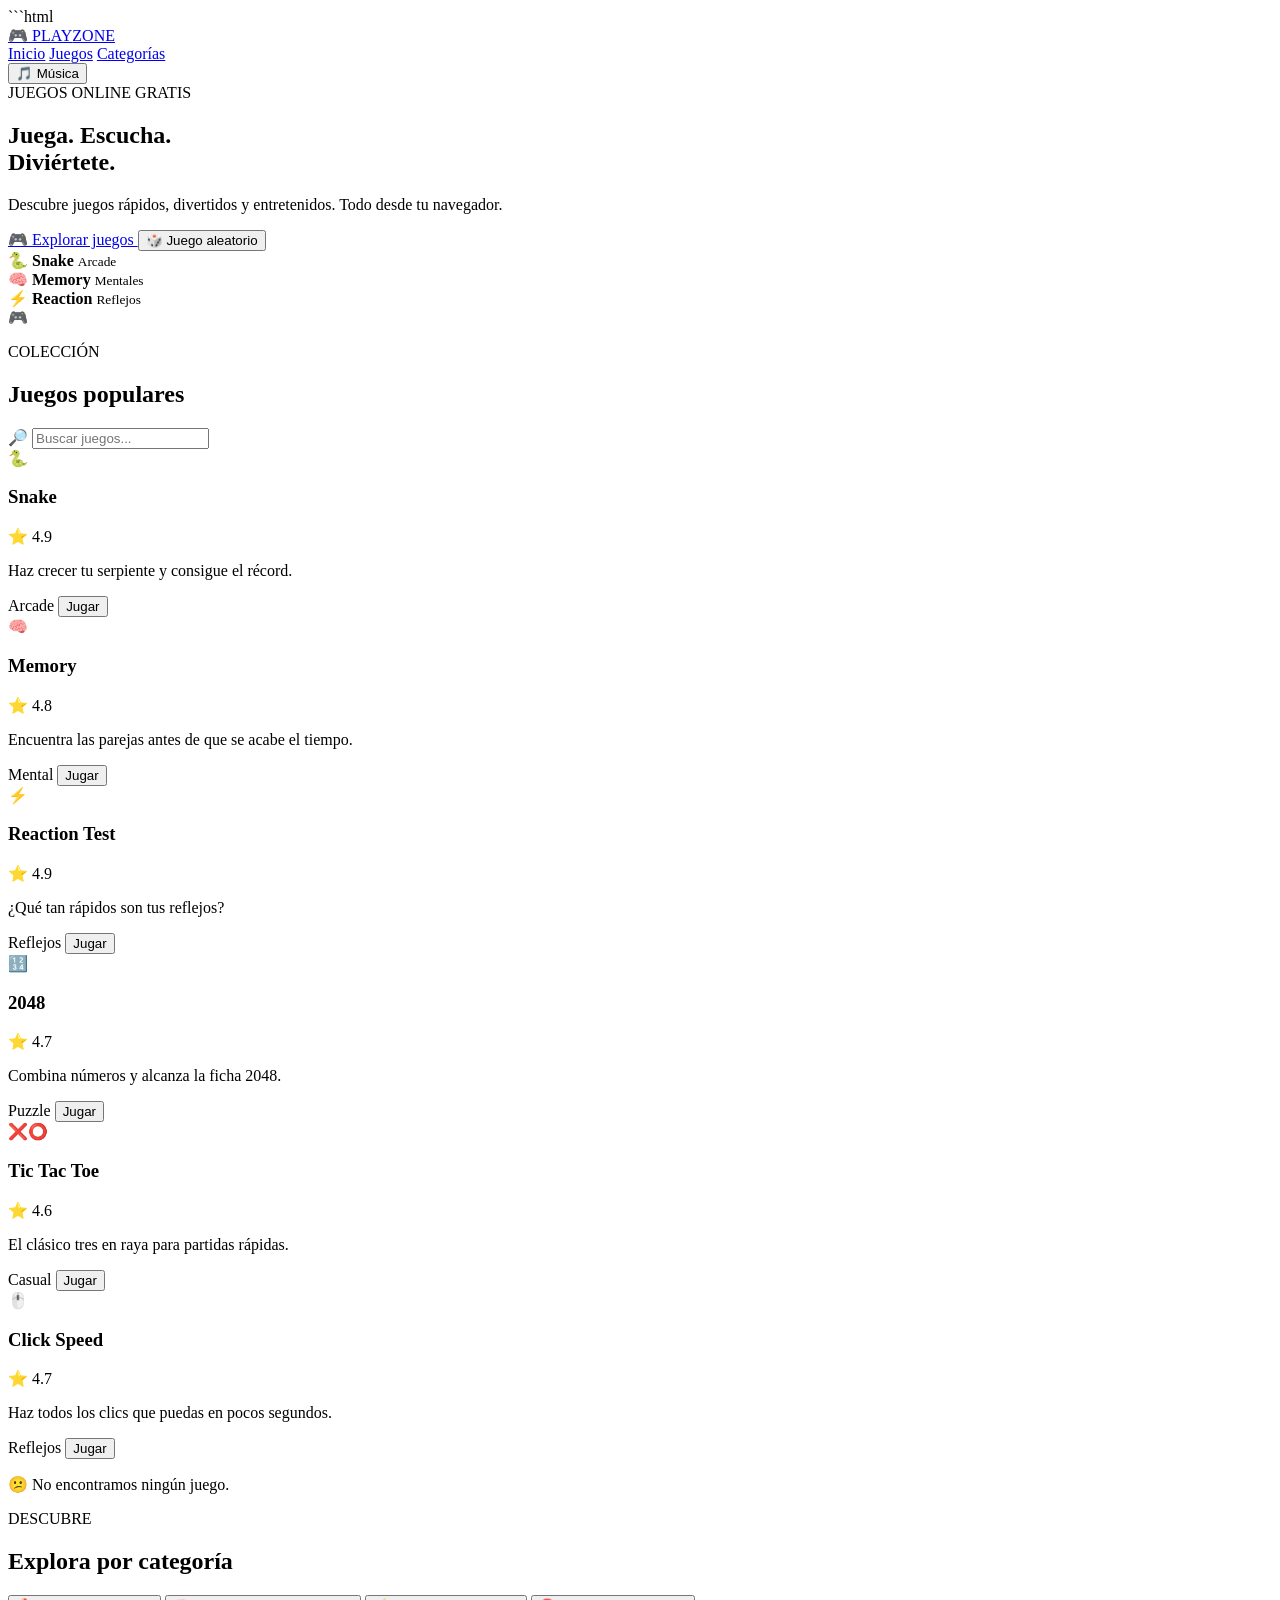
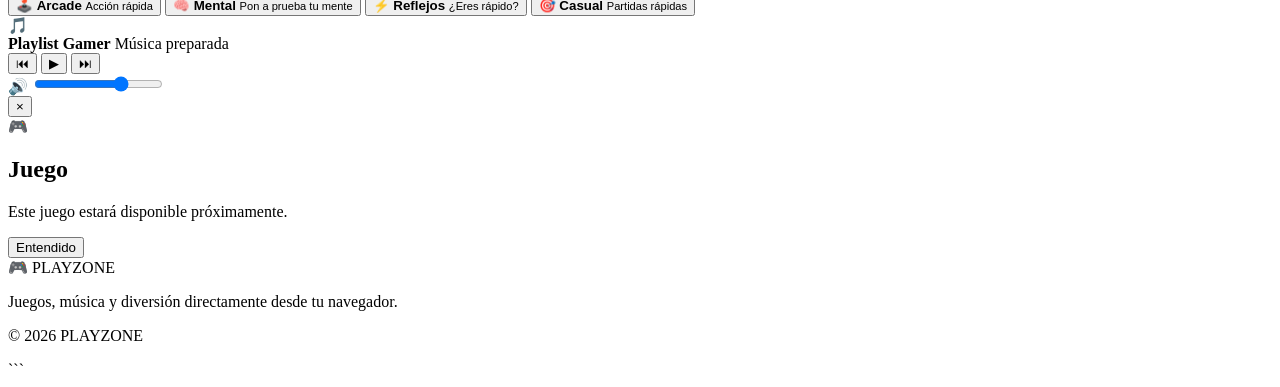
==== index.html @ 3e510747 "Create index.html" ====
```html
<!DOCTYPE html>
<html lang="es">
<head>
  <meta charset="UTF-8">
  <meta name="viewport" content="width=device-width, initial-scale=1.0">

  <title>PLAYZONE — Juegos Online</title>
  <meta name="description" content="PLAYZONE - Juegos online, música y diversión directamente desde tu navegador.">

  <link rel="stylesheet" href="style.css">
</head>

<body>

  <!-- HEADER -->
  <header class="site-header">
    <a href="#" class="logo" aria-label="PLAYZONE inicio">
      <span class="logo-icon">🎮</span>
      <span>PLAY<span>ZONE</span></span>
    </a>

    <nav class="main-nav" aria-label="Navegación principal">
      <a href="#inicio">Inicio</a>
      <a href="#juegos">Juegos</a>
      <a href="#categorias">Categorías</a>
    </nav>

    <button id="musicToggle" class="music-button" type="button">
      🎵 Música
    </button>
  </header>


  <!-- HERO -->
  <main id="inicio">

    <section class="hero">

      <div class="hero-content">

        <div class="status-badge">
          <span class="status-dot"></span>
          JUEGOS ONLINE GRATIS
        </div>

        <h1>
          Juega.
          <span>Escucha.</span>
          <br>
          Diviértete.
        </h1>

        <p>
          Descubre juegos rápidos, divertidos y entretenidos.
          Todo desde tu navegador.
        </p>

        <div class="hero-buttons">
          <a href="#juegos" class="primary-button">
            🎮 Explorar juegos
          </a>

          <button id="randomGame" class="secondary-button" type="button">
            🎲 Juego aleatorio
          </button>
        </div>

      </div>

      <div class="hero-visual">

        <div class="floating-card card-one">
          🐍
          <strong>Snake</strong>
          <small>Arcade</small>
        </div>

        <div class="floating-card card-two">
          🧠
          <strong>Memory</strong>
          <small>Mentales</small>
        </div>

        <div class="floating-card card-three">
          ⚡
          <strong>Reaction</strong>
          <small>Reflejos</small>
        </div>

        <div class="game-orb">
          <span>🎮</span>
        </div>

      </div>

    </section>


    <!-- SEARCH -->
    <section class="games-section" id="juegos">

      <div class="section-heading">

        <div>
          <p class="section-label">COLECCIÓN</p>
          <h2>Juegos populares</h2>
        </div>

        <div class="search-box">
          <span>🔎</span>
          <input
            id="gameSearch"
            type="search"
            placeholder="Buscar juegos..."
            autocomplete="off"
          >
        </div>

      </div>


      <!-- GAME GRID -->
      <div class="game-grid" id="gameGrid">

        <article
          class="game-card"
          data-name="snake"
          data-category="arcade"
        >

          <div class="game-image snake-bg">
            🐍
          </div>

          <div class="game-info">

            <div class="game-title-row">
              <h3>Snake</h3>
              <span class="game-rating">⭐ 4.9</span>
            </div>

            <p>Haz crecer tu serpiente y consigue el récord.</p>

            <div class="game-bottom">
              <span class="category">Arcade</span>
              <button
                class="play-button"
                type="button"
                data-game="Snake"
              >
                Jugar
              </button>
            </div>

          </div>

        </article>


        <article
          class="game-card"
          data-name="memory"
          data-category="mental"
        >

          <div class="game-image memory-bg">
            🧠
          </div>

          <div class="game-info">

            <div class="game-title-row">
              <h3>Memory</h3>
              <span class="game-rating">⭐ 4.8</span>
            </div>

            <p>Encuentra las parejas antes de que se acabe el tiempo.</p>

            <div class="game-bottom">
              <span class="category">Mental</span>
              <button
                class="play-button"
                type="button"
                data-game="Memory"
              >
                Jugar
              </button>
            </div>

          </div>

        </article>


        <article
          class="game-card"
          data-name="reaction test"
          data-category="reflejos"
        >

          <div class="game-image reaction-bg">
            ⚡
          </div>

          <div class="game-info">

            <div class="game-title-row">
              <h3>Reaction Test</h3>
              <span class="game-rating">⭐ 4.9</span>
            </div>

            <p>¿Qué tan rápidos son tus reflejos?</p>

            <div class="game-bottom">
              <span class="category">Reflejos</span>
              <button
                class="play-button"
                type="button"
                data-game="Reaction Test"
              >
                Jugar
              </button>
            </div>

          </div>

        </article>


        <article
          class="game-card"
          data-name="2048"
          data-category="mental"
        >

          <div class="game-image puzzle-bg">
            🔢
          </div>

          <div class="game-info">

            <div class="game-title-row">
              <h3>2048</h3>
              <span class="game-rating">⭐ 4.7</span>
            </div>

            <p>Combina números y alcanza la ficha 2048.</p>

            <div class="game-bottom">
              <span class="category">Puzzle</span>
              <button
                class="play-button"
                type="button"
                data-game="2048"
              >
                Jugar
              </button>
            </div>

          </div>

        </article>


        <article
          class="game-card"
          data-name="tic tac toe tres en raya"
          data-category="casual"
        >

          <div class="game-image tic-bg">
            ❌⭕
          </div>

          <div class="game-info">

            <div class="game-title-row">
              <h3>Tic Tac Toe</h3>
              <span class="game-rating">⭐ 4.6</span>
            </div>

            <p>El clásico tres en raya para partidas rápidas.</p>

            <div class="game-bottom">
              <span class="category">Casual</span>
              <button
                class="play-button"
                type="button"
                data-game="Tic Tac Toe"
              >
                Jugar
              </button>
            </div>

          </div>

        </article>


        <article
          class="game-card"
          data-name="click speed"
          data-category="reflejos"
        >

          <div class="game-image click-bg">
            🖱️
          </div>

          <div class="game-info">

            <div class="game-title-row">
              <h3>Click Speed</h3>
              <span class="game-rating">⭐ 4.7</span>
            </div>

            <p>Haz todos los clics que puedas en pocos segundos.</p>

            <div class="game-bottom">
              <span class="category">Reflejos</span>
              <button
                class="play-button"
                type="button"
                data-game="Click Speed"
              >
                Jugar
              </button>
            </div>

          </div>

        </article>

      </div>

      <p id="noResults" class="no-results">
        😕 No encontramos ningún juego.
      </p>

    </section>


    <!-- CATEGORIES -->
    <section class="categories-section" id="categorias">

      <div class="section-heading centered">
        <div>
          <p class="section-label">DESCUBRE</p>
          <h2>Explora por categoría</h2>
        </div>
      </div>

      <div class="category-grid">

        <button class="category-card" type="button" data-category-filter="arcade">
          <span>🕹️</span>
          <strong>Arcade</strong>
          <small>Acción rápida</small>
        </button>

        <button class="category-card" type="button" data-category-filter="mental">
          <span>🧠</span>
          <strong>Mental</strong>
          <small>Pon a prueba tu mente</small>
        </button>

        <button class="category-card" type="button" data-category-filter="reflejos">
          <span>⚡</span>
          <strong>Reflejos</strong>
          <small>¿Eres rápido?</small>
        </button>

        <button class="category-card" type="button" data-category-filter="casual">
          <span>🎯</span>
          <strong>Casual</strong>
          <small>Partidas rápidas</small>
        </button>

      </div>

    </section>

  </main>


  <!-- MUSIC PLAYER -->
  <aside class="music-player" aria-label="Reproductor de música">

    <div class="music-info">

      <div class="music-disc">
        🎵
      </div>

      <div>
        <strong id="songTitle">Playlist Gamer</strong>
        <span id="songStatus">Música preparada</span>
      </div>

    </div>

    <div class="music-controls">

      <button id="prevSong" type="button" aria-label="Canción anterior">
        ⏮
      </button>

      <button id="playMusic" class="play-music" type="button" aria-label="Reproducir música">
        ▶
      </button>

      <button id="nextSong" type="button" aria-label="Siguiente canción">
        ⏭
      </button>

    </div>

    <div class="volume-control">
      <span>🔊</span>
      <input
        id="volume"
        type="range"
        min="0"
        max="100"
        value="70"
        aria-label="Volumen"
      >
    </div>

  </aside>


  <!-- GAME MODAL -->
  <div
    id="gameModal"
    class="modal"
    aria-hidden="true"
  >

    <div class="modal-content">

      <button
        id="closeModal"
        class="close-modal"
        type="button"
        aria-label="Cerrar"
      >
        ×
      </button>

      <div id="modalIcon" class="modal-icon">
        🎮
      </div>

      <h2 id="modalTitle">Juego</h2>

      <p id="modalMessage">
        Este juego estará disponible próximamente.
      </p>

      <button
        id="modalAction"
        class="primary-button modal-action"
        type="button"
      >
        Entendido
      </button>

    </div>

  </div>


  <!-- FOOTER -->
  <footer>

    <div class="footer-logo">
      🎮 PLAYZONE
    </div>

    <p>
      Juegos, música y diversión directamente desde tu navegador.
    </p>

    <p class="copyright">
      © 2026 PLAYZONE
    </p>

  </footer>


  <script src="script.js"></script>

</body>
</html>
```
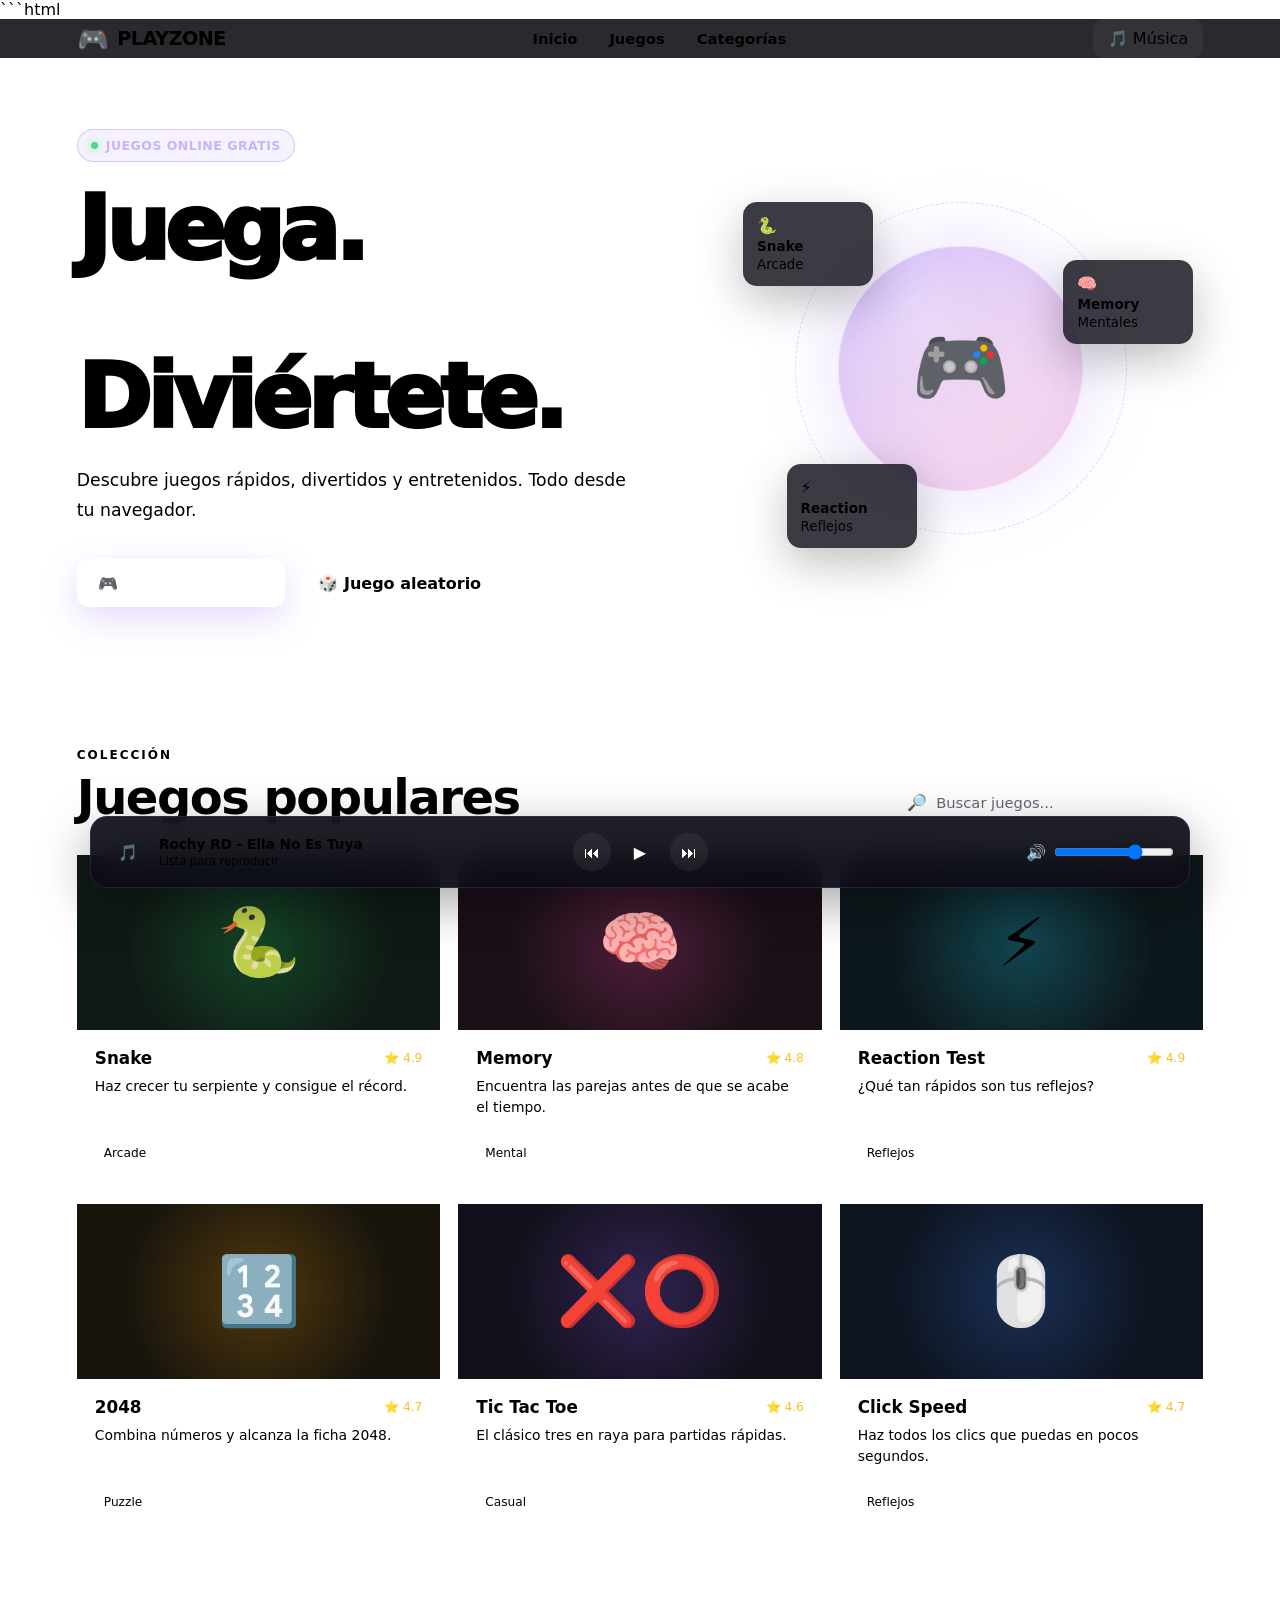
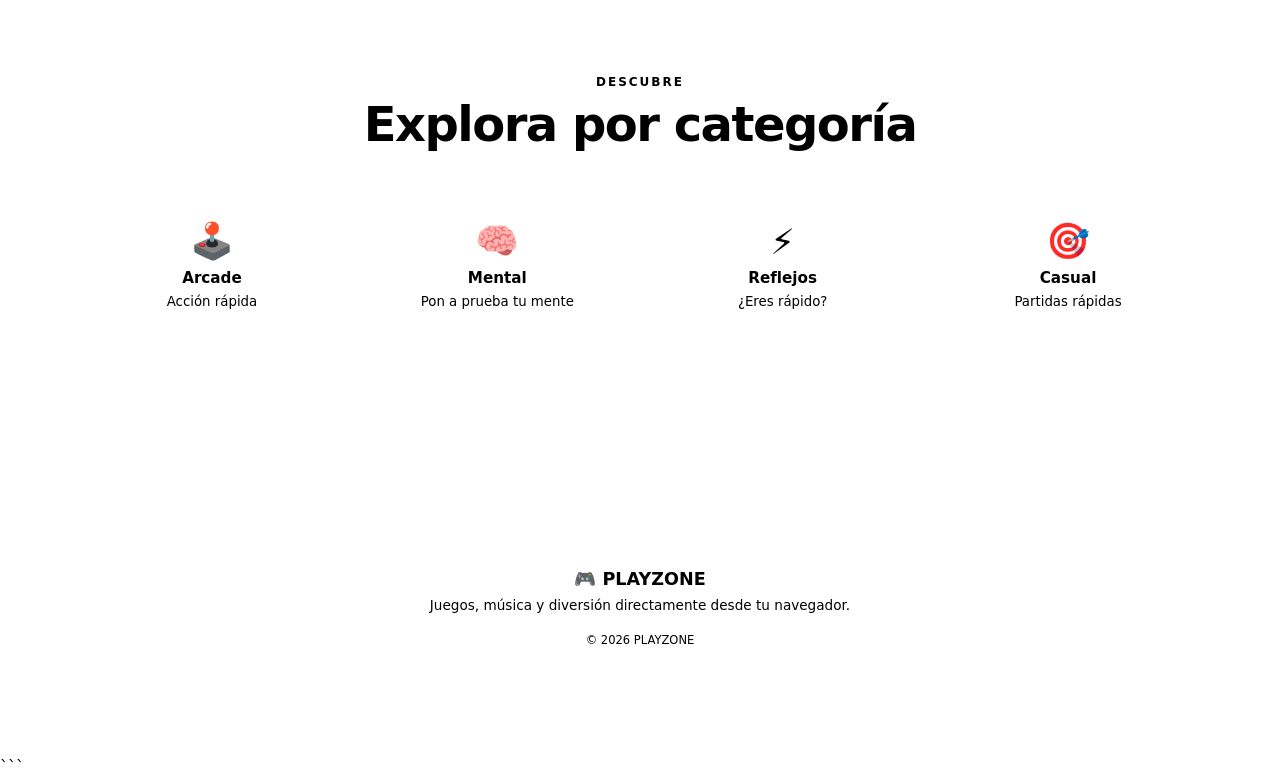
==== commit 42dcec42: "Update index.html" ====
--- a/index.html
+++ b/index.html
@@ -144,13 +144,13 @@
 
             <div class="game-bottom">
               <span class="category">Arcade</span>
-              <button
-                class="play-button"
-                type="button"
-                data-game="Snake"
-              >
-                Jugar
-              </button>
+              <a
+  class="play-button"
+  href="games/snake.html"
+  target="_blank"
+  rel="noopener">
+  Jugar
+</a>
             </div>
 
           </div>
--- a/style.css
+++ b/style.css
@@ -0,0 +1,1302 @@
+```css
+/* =========================================================
+   PLAYZONE
+   STYLE.CSS
+   ========================================================= */
+
+:root {
+  --bg: #07070c;
+  --bg-soft: #0d0d15;
+  --card: #11111b;
+  --card-hover: #171725;
+
+  --text: #f7f7fb;
+  --muted: #9292a6;
+
+  --accent: #8b5cf6;
+  --accent-2: #ec4899;
+  --accent-3: #22d3ee;
+
+  --border: rgba(255, 255, 255, 0.08);
+
+  --radius: 18px;
+  --header-height: 76px;
+
+  --transition: 0.25s ease;
+}
+
+
+/* RESET */
+
+* {
+  margin: 0;
+  padding: 0;
+  box-sizing: border-box;
+}
+
+html {
+  scroll-behavior: smooth;
+}
+
+body {
+  min-height: 100vh;
+
+  font-family:
+    Inter,
+    ui-sans-serif,
+    system-ui,
+    -apple-system,
+    BlinkMacSystemFont,
+    "Segoe UI",
+    sans-serif;
+
+  background:
+    radial-gradient(
+      circle at 10% 10%,
+      rgba(139, 92, 246, 0.12),
+      transparent 30%
+    ),
+    radial-gradient(
+      circle at 90% 20%,
+      rgba(236, 72, 153, 0.08),
+      transparent 30%
+    ),
+    var(--bg);
+
+  color: var(--text);
+  overflow-x: hidden;
+}
+
+button,
+input {
+  font: inherit;
+}
+
+button {
+  cursor: pointer;
+}
+
+a {
+  color: inherit;
+  text-decoration: none;
+}
+
+
+/* HEADER */
+
+.site-header {
+  height: var(--header-height);
+
+  display: flex;
+  align-items: center;
+  justify-content: space-between;
+
+  padding: 0 6%;
+
+  border-bottom: 1px solid var(--border);
+
+  background: rgba(7, 7, 12, 0.86);
+
+  backdrop-filter: blur(14px);
+
+  position: sticky;
+  top: 0;
+  z-index: 50;
+}
+
+.logo {
+  display: flex;
+  align-items: center;
+  gap: 9px;
+
+  font-size: 1.2rem;
+  font-weight: 900;
+  letter-spacing: -0.5px;
+}
+
+.logo-icon {
+  font-size: 1.6rem;
+}
+
+.logo span span {
+  color: var(--accent);
+}
+
+.main-nav {
+  display: flex;
+  align-items: center;
+  gap: 32px;
+}
+
+.main-nav a {
+  color: var(--muted);
+  font-size: 0.92rem;
+  font-weight: 600;
+
+  transition: color var(--transition);
+}
+
+.main-nav a:hover {
+  color: var(--text);
+}
+
+.music-button {
+  border: 1px solid var(--border);
+
+  background: rgba(255, 255, 255, 0.04);
+
+  color: var(--text);
+
+  padding: 10px 15px;
+
+  border-radius: 10px;
+
+  transition:
+    background var(--transition),
+    transform var(--transition);
+}
+
+.music-button:hover {
+  background: rgba(139, 92, 246, 0.16);
+  transform: translateY(-2px);
+}
+
+
+/* HERO */
+
+.hero {
+  width: min(1180px, 88%);
+
+  margin: 0 auto;
+
+  min-height: 620px;
+
+  display: grid;
+  grid-template-columns: 1.1fr 0.9fr;
+
+  align-items: center;
+
+  gap: 50px;
+}
+
+.hero-content {
+  position: relative;
+  z-index: 2;
+}
+
+.status-badge {
+  display: inline-flex;
+  align-items: center;
+  gap: 8px;
+
+  padding: 8px 13px;
+
+  border-radius: 999px;
+
+  border: 1px solid rgba(139, 92, 246, 0.3);
+
+  background: rgba(139, 92, 246, 0.08);
+
+  color: #c4b5fd;
+
+  font-size: 0.78rem;
+  font-weight: 800;
+  letter-spacing: 0.5px;
+}
+
+.status-dot {
+  width: 7px;
+  height: 7px;
+
+  border-radius: 50%;
+
+  background: #4ade80;
+
+  box-shadow: 0 0 12px #4ade80;
+}
+
+.hero h1 {
+  margin-top: 25px;
+
+  font-size: clamp(3.2rem, 7vw, 6.2rem);
+
+  line-height: 0.94;
+
+  letter-spacing: -5px;
+
+  font-weight: 950;
+}
+
+.hero h1 span {
+  background:
+    linear-gradient(
+      90deg,
+      var(--accent),
+      var(--accent-2),
+      var(--accent-3)
+    );
+
+  -webkit-background-clip: text;
+  background-clip: text;
+
+  color: transparent;
+}
+
+.hero p {
+  max-width: 560px;
+
+  margin-top: 27px;
+
+  color: var(--muted);
+
+  font-size: 1.08rem;
+
+  line-height: 1.7;
+}
+
+.hero-buttons {
+  display: flex;
+  gap: 12px;
+
+  margin-top: 34px;
+
+  flex-wrap: wrap;
+}
+
+.primary-button,
+.secondary-button {
+  display: inline-flex;
+  align-items: center;
+  justify-content: center;
+
+  min-height: 48px;
+
+  padding: 0 21px;
+
+  border-radius: 12px;
+
+  font-weight: 800;
+
+  transition:
+    transform var(--transition),
+    box-shadow var(--transition),
+    background var(--transition);
+}
+
+.primary-button {
+  border: 0;
+
+  color: white;
+
+  background:
+    linear-gradient(
+      135deg,
+      var(--accent),
+      var(--accent-2)
+    );
+
+  box-shadow:
+    0 12px 35px rgba(139, 92, 246, 0.22);
+}
+
+.primary-button:hover {
+  transform: translateY(-3px);
+
+  box-shadow:
+    0 17px 40px rgba(139, 92, 246, 0.32);
+}
+
+.secondary-button {
+  border: 1px solid var(--border);
+
+  color: var(--text);
+
+  background: rgba(255, 255, 255, 0.04);
+}
+
+.secondary-button:hover {
+  background: rgba(255, 255, 255, 0.08);
+  transform: translateY(-3px);
+}
+
+
+/* HERO VISUAL */
+
+.hero-visual {
+  min-height: 450px;
+
+  display: flex;
+  align-items: center;
+  justify-content: center;
+
+  position: relative;
+}
+
+.game-orb {
+  width: 245px;
+  height: 245px;
+
+  border-radius: 50%;
+
+  display: flex;
+  align-items: center;
+  justify-content: center;
+
+  font-size: 5rem;
+
+  background:
+    radial-gradient(
+      circle at 35% 30%,
+      rgba(255, 255, 255, 0.15),
+      transparent 25%
+    ),
+    linear-gradient(
+      145deg,
+      rgba(139, 92, 246, 0.3),
+      rgba(236, 72, 153, 0.2)
+    );
+
+  border: 1px solid rgba(255, 255, 255, 0.13);
+
+  box-shadow:
+    0 0 80px rgba(139, 92, 246, 0.2),
+    inset 0 0 60px rgba(139, 92, 246, 0.12);
+
+  animation: floatOrb 5s ease-in-out infinite;
+}
+
+.game-orb::before {
+  content: "";
+
+  position: absolute;
+
+  width: 330px;
+  height: 330px;
+
+  border: 1px dashed rgba(139, 92, 246, 0.25);
+
+  border-radius: 50%;
+
+  animation: spin 18s linear infinite;
+}
+
+.floating-card {
+  position: absolute;
+
+  min-width: 130px;
+
+  padding: 14px;
+
+  display: flex;
+  flex-direction: column;
+  gap: 3px;
+
+  border: 1px solid var(--border);
+
+  background: rgba(17, 17, 27, 0.82);
+
+  backdrop-filter: blur(12px);
+
+  border-radius: 14px;
+
+  box-shadow: 0 15px 45px rgba(0, 0, 0, 0.25);
+
+  z-index: 3;
+}
+
+.floating-card:first-letter {
+  font-size: 1.3rem;
+}
+
+.floating-card strong {
+  font-size: 0.85rem;
+}
+
+.floating-card small {
+  color: var(--muted);
+}
+
+.card-one {
+  top: 13%;
+  left: 5%;
+
+  animation: floatOne 4s ease-in-out infinite;
+}
+
+.card-two {
+  right: 2%;
+  top: 26%;
+
+  animation: floatTwo 5s ease-in-out infinite;
+}
+
+.card-three {
+  left: 14%;
+  bottom: 10%;
+
+  animation: floatThree 4.5s ease-in-out infinite;
+}
+
+@keyframes floatOrb {
+  0%,
+  100% {
+    transform: translateY(0);
+  }
+
+  50% {
+    transform: translateY(-15px);
+  }
+}
+
+@keyframes floatOne {
+  0%,
+  100% {
+    transform: translateY(0) rotate(-2deg);
+  }
+
+  50% {
+    transform: translateY(-12px) rotate(2deg);
+  }
+}
+
+@keyframes floatTwo {
+  0%,
+  100% {
+    transform: translateY(0) rotate(2deg);
+  }
+
+  50% {
+    transform: translateY(14px) rotate(-2deg);
+  }
+}
+
+@keyframes floatThree {
+  0%,
+  100% {
+    transform: translateY(0) rotate(1deg);
+  }
+
+  50% {
+    transform: translateY(-10px) rotate(-2deg);
+  }
+}
+
+@keyframes spin {
+  to {
+    transform: rotate(360deg);
+  }
+}
+
+
+/* SECTIONS */
+
+.games-section,
+.categories-section {
+  width: min(1180px, 88%);
+
+  margin: 0 auto;
+
+  padding: 70px 0;
+}
+
+.section-heading {
+  display: flex;
+  align-items: end;
+  justify-content: space-between;
+
+  gap: 25px;
+
+  margin-bottom: 30px;
+}
+
+.section-heading.centered {
+  justify-content: center;
+  text-align: center;
+}
+
+.section-label {
+  color: var(--accent);
+
+  font-size: 0.75rem;
+  font-weight: 900;
+
+  letter-spacing: 2px;
+
+  margin-bottom: 7px;
+}
+
+.section-heading h2 {
+  font-size: clamp(2rem, 4vw, 3rem);
+
+  letter-spacing: -1.5px;
+}
+
+
+/* SEARCH */
+
+.search-box {
+  width: min(310px, 100%);
+
+  height: 46px;
+
+  display: flex;
+  align-items: center;
+  gap: 9px;
+
+  padding: 0 14px;
+
+  border: 1px solid var(--border);
+
+  background: rgba(255, 255, 255, 0.035);
+
+  border-radius: 11px;
+}
+
+.search-box span {
+  color: var(--muted);
+}
+
+.search-box input {
+  width: 100%;
+
+  border: 0;
+  outline: 0;
+
+  background: transparent;
+
+  color: var(--text);
+
+  font-size: 0.92rem;
+}
+
+.search-box input::placeholder {
+  color: #656577;
+}
+
+
+/* GAMES */
+
+.game-grid {
+  display: grid;
+
+  grid-template-columns:
+    repeat(3, minmax(0, 1fr));
+
+  gap: 18px;
+}
+
+.game-card {
+  overflow: hidden;
+
+  border: 1px solid var(--border);
+
+  background: var(--card);
+
+  border-radius: var(--radius);
+
+  transition:
+    transform var(--transition),
+    border-color var(--transition),
+    background var(--transition);
+
+  animation: cardIn 0.5s ease both;
+}
+
+.game-card:hover {
+  transform: translateY(-7px);
+
+  border-color: rgba(139, 92, 246, 0.35);
+
+  background: var(--card-hover);
+}
+
+.game-image {
+  height: 175px;
+
+  display: flex;
+  align-items: center;
+  justify-content: center;
+
+  font-size: 4.2rem;
+
+  border-bottom: 1px solid var(--border);
+}
+
+.snake-bg {
+  background:
+    radial-gradient(
+      circle,
+      rgba(34, 197, 94, 0.25),
+      transparent 65%
+    ),
+    #101a15;
+}
+
+.memory-bg {
+  background:
+    radial-gradient(
+      circle,
+      rgba(236, 72, 153, 0.25),
+      transparent 65%
+    ),
+    #1a1018;
+}
+
+.reaction-bg {
+  background:
+    radial-gradient(
+      circle,
+      rgba(34, 211, 238, 0.25),
+      transparent 65%
+    ),
+    #0d181c;
+}
+
+.puzzle-bg {
+  background:
+    radial-gradient(
+      circle,
+      rgba(245, 158, 11, 0.25),
+      transparent 65%
+    ),
+    #19150d;
+}
+
+.tic-bg {
+  background:
+    radial-gradient(
+      circle,
+      rgba(139, 92, 246, 0.25),
+      transparent 65%
+    ),
+    #13101b;
+}
+
+.click-bg {
+  background:
+    radial-gradient(
+      circle,
+      rgba(59, 130, 246, 0.25),
+      transparent 65%
+    ),
+    #0e1420;
+}
+
+.game-info {
+  padding: 18px;
+}
+
+.game-title-row {
+  display: flex;
+  justify-content: space-between;
+  gap: 10px;
+  align-items: center;
+}
+
+.game-title-row h3 {
+  font-size: 1.05rem;
+}
+
+.game-rating {
+  font-size: 0.76rem;
+  color: #fbbf24;
+}
+
+.game-info > p {
+  min-height: 45px;
+
+  margin-top: 8px;
+
+  color: var(--muted);
+
+  font-size: 0.87rem;
+
+  line-height: 1.5;
+}
+
+.game-bottom {
+  display: flex;
+  justify-content: space-between;
+  align-items: center;
+
+  margin-top: 16px;
+}
+
+.category {
+  color: var(--muted);
+
+  font-size: 0.76rem;
+
+  padding: 5px 9px;
+
+  border-radius: 999px;
+
+  background: rgba(255, 255, 255, 0.05);
+}
+
+.play-button {
+  border: 0;
+
+  color: white;
+
+  padding: 8px 15px;
+
+  border-radius: 9px;
+
+  background: var(--accent);
+
+  font-size: 0.82rem;
+
+  font-weight: 800;
+
+  transition:
+    transform var(--transition),
+    background var(--transition);
+}
+
+.play-button:hover {
+  transform: scale(1.05);
+
+  background: #7c3aed;
+}
+
+.no-results {
+  display: none;
+
+  padding: 40px;
+
+  text-align: center;
+
+  color: var(--muted);
+}
+
+
+/* CATEGORIES */
+
+.categories-section {
+  border-top: 1px solid var(--border);
+}
+
+.category-grid {
+  display: grid;
+
+  grid-template-columns:
+    repeat(4, minmax(0, 1fr));
+
+  gap: 15px;
+
+  margin-top: 35px;
+}
+
+.category-card {
+  min-height: 155px;
+
+  display: flex;
+  flex-direction: column;
+
+  align-items: center;
+  justify-content: center;
+
+  gap: 7px;
+
+  border: 1px solid var(--border);
+
+  border-radius: var(--radius);
+
+  background: rgba(255, 255, 255, 0.025);
+
+  color: var(--text);
+
+  transition:
+    transform var(--transition),
+    border-color var(--transition),
+    background var(--transition);
+}
+
+.category-card:hover {
+  transform: translateY(-5px);
+
+  border-color: rgba(139, 92, 246, 0.4);
+
+  background: rgba(139, 92, 246, 0.08);
+}
+
+.category-card span {
+  font-size: 2.2rem;
+}
+
+.category-card strong {
+  font-size: 0.95rem;
+}
+
+.category-card small {
+  color: var(--muted);
+}
+
+
+/* MUSIC PLAYER */
+
+.music-player {
+  position: sticky;
+
+  bottom: 12px;
+
+  z-index: 40;
+
+  width: min(1100px, 92%);
+
+  margin: 20px auto;
+
+  min-height: 72px;
+
+  padding: 10px 15px;
+
+  display: grid;
+
+  grid-template-columns: 1fr auto 1fr;
+
+  align-items: center;
+
+  gap: 15px;
+
+  border: 1px solid rgba(139, 92, 246, 0.2);
+
+  background: rgba(13, 13, 21, 0.92);
+
+  backdrop-filter: blur(16px);
+
+  border-radius: 17px;
+
+  box-shadow: 0 15px 50px rgba(0, 0, 0, 0.35);
+}
+
+.music-info {
+  display: flex;
+  align-items: center;
+  gap: 10px;
+
+  min-width: 0;
+}
+
+.music-disc {
+  width: 43px;
+  height: 43px;
+
+  flex-shrink: 0;
+
+  display: flex;
+  align-items: center;
+  justify-content: center;
+
+  border-radius: 50%;
+
+  background:
+    linear-gradient(
+      135deg,
+      var(--accent),
+      var(--accent-2)
+    );
+}
+
+.music-info div:last-child {
+  min-width: 0;
+}
+
+.music-info strong,
+.music-info span {
+  display: block;
+
+  white-space: nowrap;
+  overflow: hidden;
+  text-overflow: ellipsis;
+}
+
+.music-info strong {
+  font-size: 0.85rem;
+}
+
+.music-info span {
+  color: var(--muted);
+
+  font-size: 0.72rem;
+
+  margin-top: 2px;
+}
+
+.music-controls {
+  display: flex;
+  align-items: center;
+  gap: 7px;
+}
+
+.music-controls button {
+  width: 38px;
+  height: 38px;
+
+  border: 0;
+
+  border-radius: 50%;
+
+  color: white;
+
+  background: rgba(255, 255, 255, 0.06);
+
+  transition: background var(--transition);
+}
+
+.music-controls button:hover {
+  background: rgba(139, 92, 246, 0.3);
+}
+
+.music-controls .play-music {
+  width: 45px;
+  height: 45px;
+
+  background: var(--accent);
+}
+
+.volume-control {
+  display: flex;
+
+  align-items: center;
+
+  justify-content: flex-end;
+
+  gap: 8px;
+}
+
+.volume-control input {
+  width: 120px;
+
+  accent-color: var(--accent);
+}
+
+
+/* MODAL */
+
+.modal {
+  position: fixed;
+
+  inset: 0;
+
+  z-index: 100;
+
+  display: none;
+
+  align-items: center;
+  justify-content: center;
+
+  padding: 20px;
+
+  background: rgba(0, 0, 0, 0.72);
+
+  backdrop-filter: blur(8px);
+}
+
+.modal.active {
+  display: flex;
+}
+
+.modal-content {
+  width: min(460px, 100%);
+
+  position: relative;
+
+  padding: 40px;
+
+  text-align: center;
+
+  border: 1px solid var(--border);
+
+  border-radius: 22px;
+
+  background: #11111b;
+
+  box-shadow: 0 30px 100px rgba(0, 0, 0, 0.5);
+
+  animation: modalIn 0.25s ease;
+}
+
+.close-modal {
+  position: absolute;
+
+  top: 13px;
+  right: 15px;
+
+  width: 35px;
+  height: 35px;
+
+  border: 0;
+
+  border-radius: 50%;
+
+  color: var(--muted);
+
+  background: rgba(255, 255, 255, 0.05);
+
+  font-size: 1.4rem;
+}
+
+.modal-icon {
+  font-size: 4rem;
+
+  margin-bottom: 15px;
+}
+
+.modal-content h2 {
+  font-size: 1.8rem;
+}
+
+.modal-content p {
+  margin-top: 10px;
+
+  color: var(--muted);
+
+  line-height: 1.6;
+}
+
+.modal-action {
+  margin-top: 25px;
+}
+
+
+/* FOOTER */
+
+footer {
+  padding: 45px 6% 110px;
+
+  border-top: 1px solid var(--border);
+
+  text-align: center;
+}
+
+.footer-logo {
+  font-weight: 900;
+  font-size: 1.1rem;
+}
+
+footer p {
+  color: var(--muted);
+
+  margin-top: 8px;
+
+  font-size: 0.85rem;
+}
+
+footer .copyright {
+  margin-top: 20px;
+
+  font-size: 0.72rem;
+}
+
+
+/* ANIMATIONS */
+
+@keyframes cardIn {
+  from {
+    opacity: 0;
+    transform: translateY(12px);
+  }
+
+  to {
+    opacity: 1;
+    transform: translateY(0);
+  }
+}
+
+@keyframes modalIn {
+  from {
+    opacity: 0;
+    transform: scale(0.94) translateY(10px);
+  }
+
+  to {
+    opacity: 1;
+    transform: scale(1) translateY(0);
+  }
+}
+
+
+/* RESPONSIVE */
+
+@media (max-width: 900px) {
+
+  .hero {
+    grid-template-columns: 1fr;
+
+    padding: 70px 0 40px;
+
+    text-align: center;
+  }
+
+  .hero p {
+    margin-left: auto;
+    margin-right: auto;
+  }
+
+  .hero-buttons {
+    justify-content: center;
+  }
+
+  .hero-visual {
+    min-height: 400px;
+  }
+
+  .game-grid {
+    grid-template-columns:
+      repeat(2, minmax(0, 1fr));
+  }
+
+  .category-grid {
+    grid-template-columns:
+      repeat(2, minmax(0, 1fr));
+  }
+
+  .music-player {
+    grid-template-columns: 1fr auto;
+
+    padding: 10px;
+  }
+
+  .volume-control {
+    display: none;
+  }
+}
+
+
+@media (max-width: 650px) {
+
+  :root {
+    --header-height: 64px;
+  }
+
+  .site-header {
+    padding: 0 5%;
+  }
+
+  .main-nav {
+    display: none;
+  }
+
+  .music-button {
+    font-size: 0.8rem;
+  }
+
+  .hero {
+    width: 90%;
+
+    min-height: auto;
+
+    padding-top: 60px;
+  }
+
+  .hero h1 {
+    font-size: clamp(3rem, 15vw, 4.7rem);
+
+    letter-spacing: -3px;
+  }
+
+  .hero-visual {
+    min-height: 330px;
+  }
+
+  .game-orb {
+    width: 180px;
+    height: 180px;
+
+    font-size: 3.5rem;
+  }
+
+  .game-orb::before {
+    width: 240px;
+    height: 240px;
+  }
+
+  .floating-card {
+    min-width: 105px;
+
+    padding: 10px;
+
+    font-size: 0.8rem;
+  }
+
+  .card-one {
+    left: 0;
+  }
+
+  .card-two {
+    right: 0;
+  }
+
+  .card-three {
+    left: 4%;
+    bottom: 3%;
+  }
+
+  .games-section,
+  .categories-section {
+    width: 90%;
+
+    padding: 50px 0;
+  }
+
+  .section-heading {
+    align-items: stretch;
+
+    flex-direction: column;
+  }
+
+  .search-box {
+    width: 100%;
+  }
+
+  .game-grid {
+    grid-template-columns: 1fr;
+  }
+
+  .category-grid {
+    grid-template-columns: 1fr 1fr;
+  }
+
+  .category-card {
+    min-height: 135px;
+  }
+
+  .music-player {
+    width: 94%;
+  }
+}
+
+
+@media (max-width: 400px) {
+
+  .category-grid {
+    grid-template-columns: 1fr;
+  }
+
+  .music-info {
+    display: none;
+  }
+
+  .music-player {
+    grid-template-columns: 1fr;
+
+    justify-items: center;
+  }
+}
+
+
+/* REDUCED MOTION */
+
+@media (prefers-reduced-motion: reduce) {
+
+  *,
+  *::before,
+  *::after {
+    scroll-behavior: auto !important;
+    animation-duration: 0.01ms !important;
+    animation-iteration-count: 1 !important;
+    transition-duration: 0.01ms !important;
+  }
+}
+```
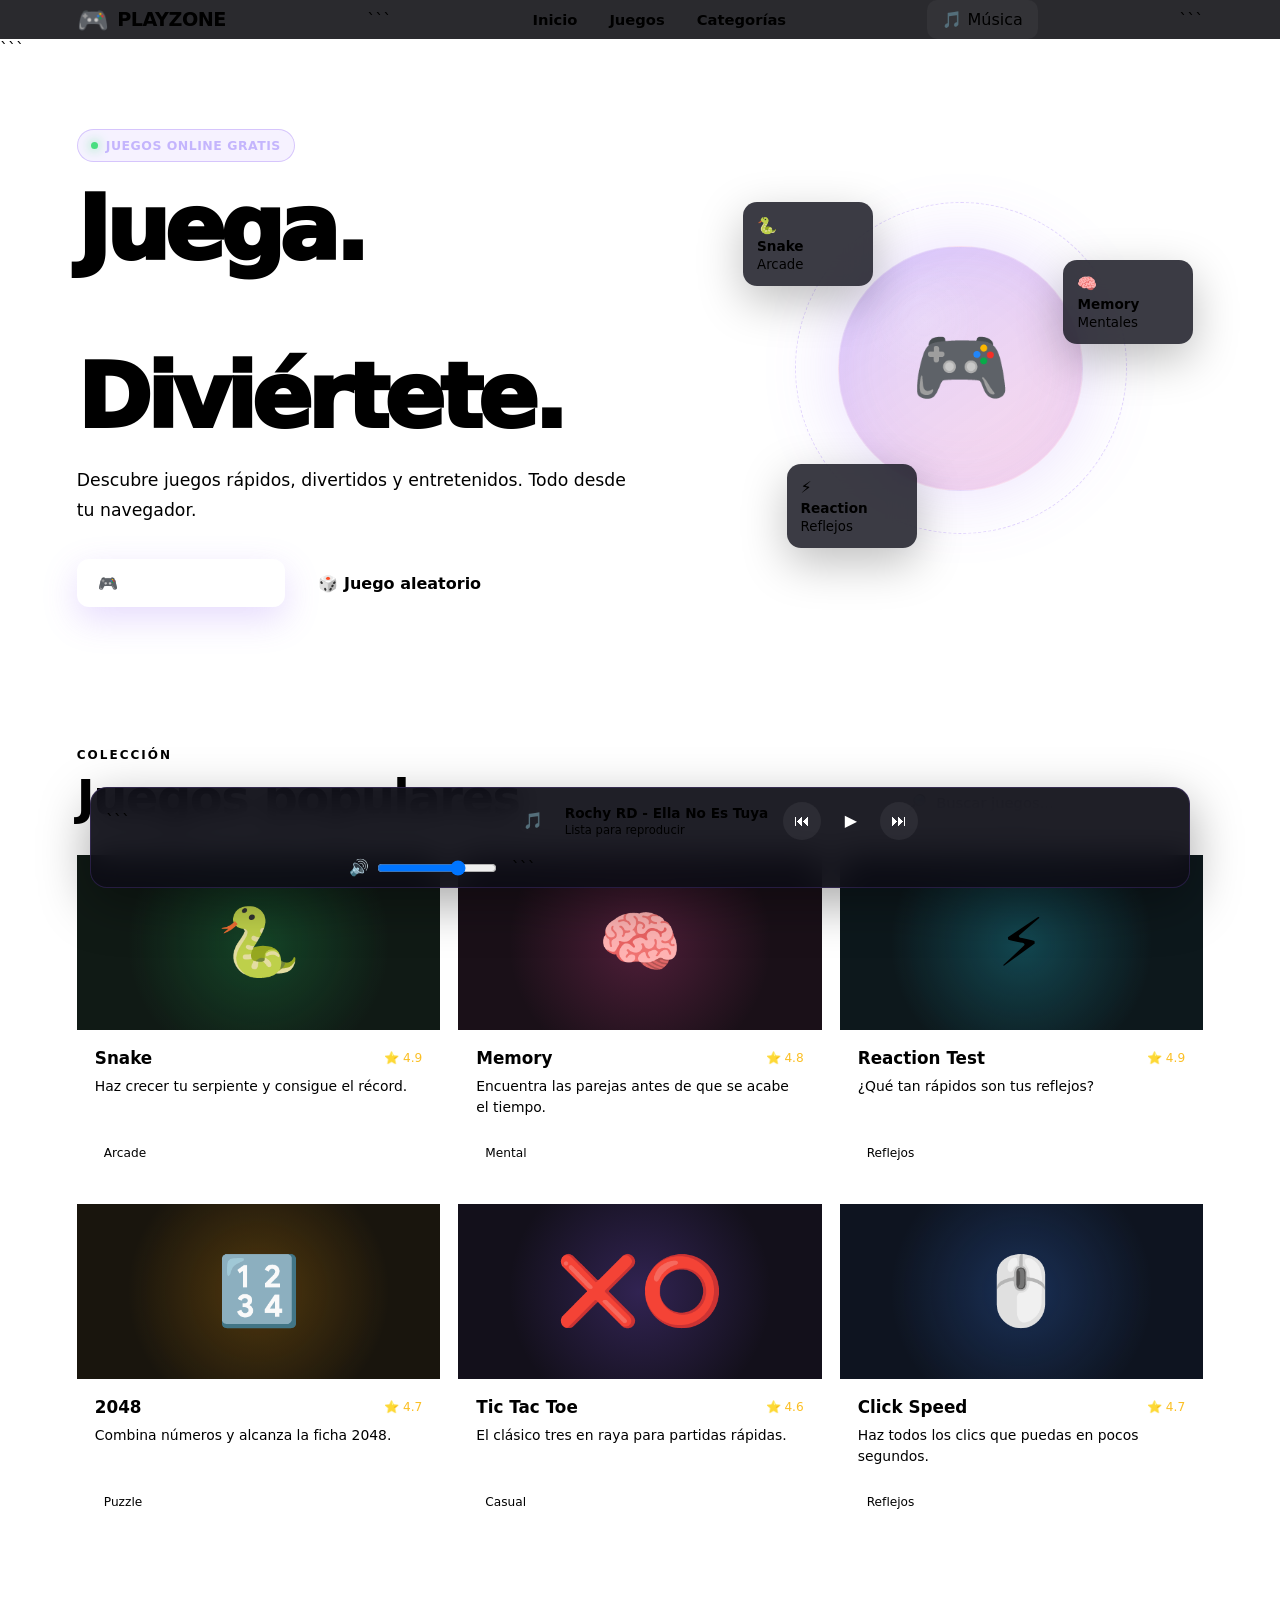
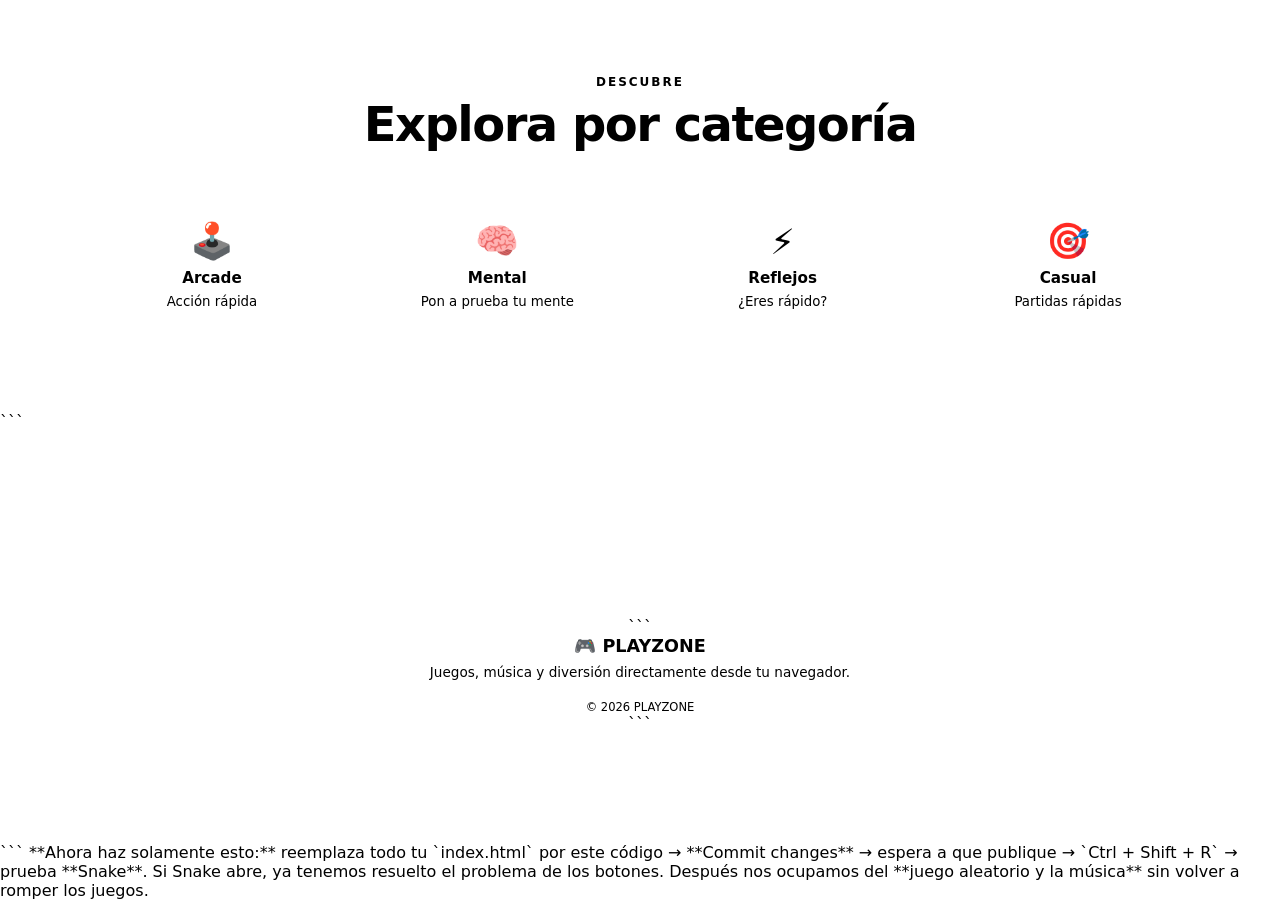
==== commit 2c79a4a1: "Update index.html" ====
--- a/index.html
+++ b/index.html
@@ -1,5 +1,5 @@
-```html
 <!DOCTYPE html>
+
 <html lang="es">
 <head>
   <meta charset="UTF-8">
@@ -14,484 +14,620 @@
 <body>
 
   <!-- HEADER -->
+
   <header class="site-header">
-    <a href="#" class="logo" aria-label="PLAYZONE inicio">
+    <a href="#inicio" class="logo" aria-label="PLAYZONE inicio">
       <span class="logo-icon">🎮</span>
       <span>PLAY<span>ZONE</span></span>
     </a>
 
-    <nav class="main-nav" aria-label="Navegación principal">
-      <a href="#inicio">Inicio</a>
-      <a href="#juegos">Juegos</a>
-      <a href="#categorias">Categorías</a>
-    </nav>
-
-    <button id="musicToggle" class="music-button" type="button">
-      🎵 Música
+```
+<nav class="main-nav" aria-label="Navegación principal">
+  <a href="#inicio">Inicio</a>
+  <a href="#juegos">Juegos</a>
+  <a href="#categorias">Categorías</a>
+</nav>
+
+<button id="musicToggle" class="music-button" type="button">
+  🎵 Música
+</button>
+```
+
+  </header>
+
+  <!-- HERO -->
+
+  <main id="inicio">
+
+```
+<section class="hero">
+
+  <div class="hero-content">
+
+    <div class="status-badge">
+      <span class="status-dot"></span>
+      JUEGOS ONLINE GRATIS
+    </div>
+
+    <h1>
+      Juega.
+      <span>Escucha.</span>
+      <br>
+      Diviértete.
+    </h1>
+
+    <p>
+      Descubre juegos rápidos, divertidos y entretenidos.
+      Todo desde tu navegador.
+    </p>
+
+    <div class="hero-buttons">
+
+      <a href="#juegos" class="primary-button">
+        🎮 Explorar juegos
+      </a>
+
+      <button id="randomGame" class="secondary-button" type="button">
+        🎲 Juego aleatorio
+      </button>
+
+    </div>
+
+  </div>
+
+
+  <div class="hero-visual">
+
+    <div class="floating-card card-one">
+      🐍
+      <strong>Snake</strong>
+      <small>Arcade</small>
+    </div>
+
+    <div class="floating-card card-two">
+      🧠
+      <strong>Memory</strong>
+      <small>Mentales</small>
+    </div>
+
+    <div class="floating-card card-three">
+      ⚡
+      <strong>Reaction</strong>
+      <small>Reflejos</small>
+    </div>
+
+    <div class="game-orb">
+      <span>🎮</span>
+    </div>
+
+  </div>
+
+</section>
+
+
+<!-- SEARCH -->
+<section class="games-section" id="juegos">
+
+  <div class="section-heading">
+
+    <div>
+      <p class="section-label">COLECCIÓN</p>
+      <h2>Juegos populares</h2>
+    </div>
+
+    <div class="search-box">
+      <span>🔎</span>
+
+      <input
+        id="gameSearch"
+        type="search"
+        placeholder="Buscar juegos..."
+        autocomplete="off"
+      >
+
+    </div>
+
+  </div>
+
+
+  <!-- GAME GRID -->
+  <div class="game-grid" id="gameGrid">
+
+
+    <!-- SNAKE -->
+    <article
+      class="game-card"
+      data-name="snake"
+      data-category="arcade"
+    >
+
+      <div class="game-image snake-bg">
+        🐍
+      </div>
+
+      <div class="game-info">
+
+        <div class="game-title-row">
+          <h3>Snake</h3>
+          <span class="game-rating">⭐ 4.9</span>
+        </div>
+
+        <p>
+          Haz crecer tu serpiente y consigue el récord.
+        </p>
+
+        <div class="game-bottom">
+
+          <span class="category">
+            Arcade
+          </span>
+
+          <a
+            class="play-button"
+            href="games/snake.html"
+            target="_blank"
+            rel="noopener noreferrer"
+          >
+            Jugar
+          </a>
+
+        </div>
+
+      </div>
+
+    </article>
+
+
+    <!-- MEMORY -->
+    <article
+      class="game-card"
+      data-name="memory"
+      data-category="mental"
+    >
+
+      <div class="game-image memory-bg">
+        🧠
+      </div>
+
+      <div class="game-info">
+
+        <div class="game-title-row">
+          <h3>Memory</h3>
+          <span class="game-rating">⭐ 4.8</span>
+        </div>
+
+        <p>
+          Encuentra las parejas antes de que se acabe el tiempo.
+        </p>
+
+        <div class="game-bottom">
+
+          <span class="category">
+            Mental
+          </span>
+
+          <a
+            class="play-button"
+            href="games/memory.html"
+            target="_blank"
+            rel="noopener noreferrer"
+          >
+            Jugar
+          </a>
+
+        </div>
+
+      </div>
+
+    </article>
+
+
+    <!-- REACTION TEST -->
+    <article
+      class="game-card"
+      data-name="reaction test"
+      data-category="reflejos"
+    >
+
+      <div class="game-image reaction-bg">
+        ⚡
+      </div>
+
+      <div class="game-info">
+
+        <div class="game-title-row">
+          <h3>Reaction Test</h3>
+          <span class="game-rating">⭐ 4.9</span>
+        </div>
+
+        <p>
+          ¿Qué tan rápidos son tus reflejos?
+        </p>
+
+        <div class="game-bottom">
+
+          <span class="category">
+            Reflejos
+          </span>
+
+          <a
+            class="play-button"
+            href="games/reaction.html"
+            target="_blank"
+            rel="noopener noreferrer"
+          >
+            Jugar
+          </a>
+
+        </div>
+
+      </div>
+
+    </article>
+
+
+    <!-- 2048 -->
+    <article
+      class="game-card"
+      data-name="2048"
+      data-category="mental"
+    >
+
+      <div class="game-image puzzle-bg">
+        🔢
+      </div>
+
+      <div class="game-info">
+
+        <div class="game-title-row">
+          <h3>2048</h3>
+          <span class="game-rating">⭐ 4.7</span>
+        </div>
+
+        <p>
+          Combina números y alcanza la ficha 2048.
+        </p>
+
+        <div class="game-bottom">
+
+          <span class="category">
+            Puzzle
+          </span>
+
+          <a
+            class="play-button"
+            href="games/2048.html"
+            target="_blank"
+            rel="noopener noreferrer"
+          >
+            Jugar
+          </a>
+
+        </div>
+
+      </div>
+
+    </article>
+
+
+    <!-- TIC TAC TOE -->
+    <article
+      class="game-card"
+      data-name="tic tac toe tres en raya"
+      data-category="casual"
+    >
+
+      <div class="game-image tic-bg">
+        ❌⭕
+      </div>
+
+      <div class="game-info">
+
+        <div class="game-title-row">
+          <h3>Tic Tac Toe</h3>
+          <span class="game-rating">⭐ 4.6</span>
+        </div>
+
+        <p>
+          El clásico tres en raya para partidas rápidas.
+        </p>
+
+        <div class="game-bottom">
+
+          <span class="category">
+            Casual
+          </span>
+
+          <a
+            class="play-button"
+            href="games/tic-tac-toe.html"
+            target="_blank"
+            rel="noopener noreferrer"
+          >
+            Jugar
+          </a>
+
+        </div>
+
+      </div>
+
+    </article>
+
+
+    <!-- CLICK SPEED -->
+    <article
+      class="game-card"
+      data-name="click speed"
+      data-category="reflejos"
+    >
+
+      <div class="game-image click-bg">
+        🖱️
+      </div>
+
+      <div class="game-info">
+
+        <div class="game-title-row">
+          <h3>Click Speed</h3>
+          <span class="game-rating">⭐ 4.7</span>
+        </div>
+
+        <p>
+          Haz todos los clics que puedas en pocos segundos.
+        </p>
+
+        <div class="game-bottom">
+
+          <span class="category">
+            Reflejos
+          </span>
+
+          <a
+            class="play-button"
+            href="games/click-speed.html"
+            target="_blank"
+            rel="noopener noreferrer"
+          >
+            Jugar
+          </a>
+
+        </div>
+
+      </div>
+
+    </article>
+
+
+  </div>
+
+
+  <p id="noResults" class="no-results">
+    😕 No encontramos ningún juego.
+  </p>
+
+</section>
+
+
+<!-- CATEGORIES -->
+<section class="categories-section" id="categorias">
+
+  <div class="section-heading centered">
+
+    <div>
+      <p class="section-label">DESCUBRE</p>
+      <h2>Explora por categoría</h2>
+    </div>
+
+  </div>
+
+
+  <div class="category-grid">
+
+    <button
+      class="category-card"
+      type="button"
+      data-category-filter="arcade"
+    >
+      <span>🕹️</span>
+      <strong>Arcade</strong>
+      <small>Acción rápida</small>
     </button>
-  </header>
-
-
-  <!-- HERO -->
-  <main id="inicio">
-
-    <section class="hero">
-
-      <div class="hero-content">
-
-        <div class="status-badge">
-          <span class="status-dot"></span>
-          JUEGOS ONLINE GRATIS
-        </div>
-
-        <h1>
-          Juega.
-          <span>Escucha.</span>
-          <br>
-          Diviértete.
-        </h1>
-
-        <p>
-          Descubre juegos rápidos, divertidos y entretenidos.
-          Todo desde tu navegador.
-        </p>
-
-        <div class="hero-buttons">
-          <a href="#juegos" class="primary-button">
-            🎮 Explorar juegos
-          </a>
-
-          <button id="randomGame" class="secondary-button" type="button">
-            🎲 Juego aleatorio
-          </button>
-        </div>
-
-      </div>
-
-      <div class="hero-visual">
-
-        <div class="floating-card card-one">
-          🐍
-          <strong>Snake</strong>
-          <small>Arcade</small>
-        </div>
-
-        <div class="floating-card card-two">
-          🧠
-          <strong>Memory</strong>
-          <small>Mentales</small>
-        </div>
-
-        <div class="floating-card card-three">
-          ⚡
-          <strong>Reaction</strong>
-          <small>Reflejos</small>
-        </div>
-
-        <div class="game-orb">
-          <span>🎮</span>
-        </div>
-
-      </div>
-
-    </section>
-
-
-    <!-- SEARCH -->
-    <section class="games-section" id="juegos">
-
-      <div class="section-heading">
-
-        <div>
-          <p class="section-label">COLECCIÓN</p>
-          <h2>Juegos populares</h2>
-        </div>
-
-        <div class="search-box">
-          <span>🔎</span>
-          <input
-            id="gameSearch"
-            type="search"
-            placeholder="Buscar juegos..."
-            autocomplete="off"
-          >
-        </div>
-
-      </div>
-
-
-      <!-- GAME GRID -->
-      <div class="game-grid" id="gameGrid">
-
-        <article
-          class="game-card"
-          data-name="snake"
-          data-category="arcade"
-        >
-
-          <div class="game-image snake-bg">
-            🐍
-          </div>
-
-          <div class="game-info">
-
-            <div class="game-title-row">
-              <h3>Snake</h3>
-              <span class="game-rating">⭐ 4.9</span>
-            </div>
-
-            <p>Haz crecer tu serpiente y consigue el récord.</p>
-
-            <div class="game-bottom">
-              <span class="category">Arcade</span>
-              <a
-  class="play-button"
-  href="games/snake.html"
-  target="_blank"
-  rel="noopener">
-  Jugar
-</a>
-            </div>
-
-          </div>
-
-        </article>
-
-
-        <article
-          class="game-card"
-          data-name="memory"
-          data-category="mental"
-        >
-
-          <div class="game-image memory-bg">
-            🧠
-          </div>
-
-          <div class="game-info">
-
-            <div class="game-title-row">
-              <h3>Memory</h3>
-              <span class="game-rating">⭐ 4.8</span>
-            </div>
-
-            <p>Encuentra las parejas antes de que se acabe el tiempo.</p>
-
-            <div class="game-bottom">
-              <span class="category">Mental</span>
-              <button
-                class="play-button"
-                type="button"
-                data-game="Memory"
-              >
-                Jugar
-              </button>
-            </div>
-
-          </div>
-
-        </article>
-
-
-        <article
-          class="game-card"
-          data-name="reaction test"
-          data-category="reflejos"
-        >
-
-          <div class="game-image reaction-bg">
-            ⚡
-          </div>
-
-          <div class="game-info">
-
-            <div class="game-title-row">
-              <h3>Reaction Test</h3>
-              <span class="game-rating">⭐ 4.9</span>
-            </div>
-
-            <p>¿Qué tan rápidos son tus reflejos?</p>
-
-            <div class="game-bottom">
-              <span class="category">Reflejos</span>
-              <button
-                class="play-button"
-                type="button"
-                data-game="Reaction Test"
-              >
-                Jugar
-              </button>
-            </div>
-
-          </div>
-
-        </article>
-
-
-        <article
-          class="game-card"
-          data-name="2048"
-          data-category="mental"
-        >
-
-          <div class="game-image puzzle-bg">
-            🔢
-          </div>
-
-          <div class="game-info">
-
-            <div class="game-title-row">
-              <h3>2048</h3>
-              <span class="game-rating">⭐ 4.7</span>
-            </div>
-
-            <p>Combina números y alcanza la ficha 2048.</p>
-
-            <div class="game-bottom">
-              <span class="category">Puzzle</span>
-              <button
-                class="play-button"
-                type="button"
-                data-game="2048"
-              >
-                Jugar
-              </button>
-            </div>
-
-          </div>
-
-        </article>
-
-
-        <article
-          class="game-card"
-          data-name="tic tac toe tres en raya"
-          data-category="casual"
-        >
-
-          <div class="game-image tic-bg">
-            ❌⭕
-          </div>
-
-          <div class="game-info">
-
-            <div class="game-title-row">
-              <h3>Tic Tac Toe</h3>
-              <span class="game-rating">⭐ 4.6</span>
-            </div>
-
-            <p>El clásico tres en raya para partidas rápidas.</p>
-
-            <div class="game-bottom">
-              <span class="category">Casual</span>
-              <button
-                class="play-button"
-                type="button"
-                data-game="Tic Tac Toe"
-              >
-                Jugar
-              </button>
-            </div>
-
-          </div>
-
-        </article>
-
-
-        <article
-          class="game-card"
-          data-name="click speed"
-          data-category="reflejos"
-        >
-
-          <div class="game-image click-bg">
-            🖱️
-          </div>
-
-          <div class="game-info">
-
-            <div class="game-title-row">
-              <h3>Click Speed</h3>
-              <span class="game-rating">⭐ 4.7</span>
-            </div>
-
-            <p>Haz todos los clics que puedas en pocos segundos.</p>
-
-            <div class="game-bottom">
-              <span class="category">Reflejos</span>
-              <button
-                class="play-button"
-                type="button"
-                data-game="Click Speed"
-              >
-                Jugar
-              </button>
-            </div>
-
-          </div>
-
-        </article>
-
-      </div>
-
-      <p id="noResults" class="no-results">
-        😕 No encontramos ningún juego.
-      </p>
-
-    </section>
-
-
-    <!-- CATEGORIES -->
-    <section class="categories-section" id="categorias">
-
-      <div class="section-heading centered">
-        <div>
-          <p class="section-label">DESCUBRE</p>
-          <h2>Explora por categoría</h2>
-        </div>
-      </div>
-
-      <div class="category-grid">
-
-        <button class="category-card" type="button" data-category-filter="arcade">
-          <span>🕹️</span>
-          <strong>Arcade</strong>
-          <small>Acción rápida</small>
-        </button>
-
-        <button class="category-card" type="button" data-category-filter="mental">
-          <span>🧠</span>
-          <strong>Mental</strong>
-          <small>Pon a prueba tu mente</small>
-        </button>
-
-        <button class="category-card" type="button" data-category-filter="reflejos">
-          <span>⚡</span>
-          <strong>Reflejos</strong>
-          <small>¿Eres rápido?</small>
-        </button>
-
-        <button class="category-card" type="button" data-category-filter="casual">
-          <span>🎯</span>
-          <strong>Casual</strong>
-          <small>Partidas rápidas</small>
-        </button>
-
-      </div>
-
-    </section>
+
+
+    <button
+      class="category-card"
+      type="button"
+      data-category-filter="mental"
+    >
+      <span>🧠</span>
+      <strong>Mental</strong>
+      <small>Pon a prueba tu mente</small>
+    </button>
+
+
+    <button
+      class="category-card"
+      type="button"
+      data-category-filter="reflejos"
+    >
+      <span>⚡</span>
+      <strong>Reflejos</strong>
+      <small>¿Eres rápido?</small>
+    </button>
+
+
+    <button
+      class="category-card"
+      type="button"
+      data-category-filter="casual"
+    >
+      <span>🎯</span>
+      <strong>Casual</strong>
+      <small>Partidas rápidas</small>
+    </button>
+
+  </div>
+
+</section>
+```
 
   </main>
 
-
   <!-- MUSIC PLAYER -->
-  <aside class="music-player" aria-label="Reproductor de música">
-
-    <div class="music-info">
-
-      <div class="music-disc">
-        🎵
-      </div>
-
-      <div>
-        <strong id="songTitle">Playlist Gamer</strong>
-        <span id="songStatus">Música preparada</span>
-      </div>
-
-    </div>
-
-    <div class="music-controls">
-
-      <button id="prevSong" type="button" aria-label="Canción anterior">
-        ⏮
-      </button>
-
-      <button id="playMusic" class="play-music" type="button" aria-label="Reproducir música">
-        ▶
-      </button>
-
-      <button id="nextSong" type="button" aria-label="Siguiente canción">
-        ⏭
-      </button>
-
-    </div>
-
-    <div class="volume-control">
-      <span>🔊</span>
-      <input
-        id="volume"
-        type="range"
-        min="0"
-        max="100"
-        value="70"
-        aria-label="Volumen"
-      >
-    </div>
+
+  <aside
+    class="music-player"
+    aria-label="Reproductor de música"
+  >
+
+```
+<div class="music-info">
+
+  <div class="music-disc">
+    🎵
+  </div>
+
+  <div>
+    <strong id="songTitle">
+      Playlist Gamer
+    </strong>
+
+    <span id="songStatus">
+      Música preparada
+    </span>
+  </div>
+
+</div>
+
+
+<div class="music-controls">
+
+  <button
+    id="prevSong"
+    type="button"
+    aria-label="Canción anterior"
+  >
+    ⏮
+  </button>
+
+
+  <button
+    id="playMusic"
+    class="play-music"
+    type="button"
+    aria-label="Reproducir música"
+  >
+    ▶
+  </button>
+
+
+  <button
+    id="nextSong"
+    type="button"
+    aria-label="Siguiente canción"
+  >
+    ⏭
+  </button>
+
+</div>
+
+
+<div class="volume-control">
+
+  <span>🔊</span>
+
+  <input
+    id="volume"
+    type="range"
+    min="0"
+    max="100"
+    value="70"
+    aria-label="Volumen"
+  >
+
+</div>
+```
 
   </aside>
 
-
   <!-- GAME MODAL -->
+
   <div
     id="gameModal"
     class="modal"
     aria-hidden="true"
   >
 
-    <div class="modal-content">
-
-      <button
-        id="closeModal"
-        class="close-modal"
-        type="button"
-        aria-label="Cerrar"
-      >
-        ×
-      </button>
-
-      <div id="modalIcon" class="modal-icon">
-        🎮
-      </div>
-
-      <h2 id="modalTitle">Juego</h2>
-
-      <p id="modalMessage">
-        Este juego estará disponible próximamente.
-      </p>
-
-      <button
-        id="modalAction"
-        class="primary-button modal-action"
-        type="button"
-      >
-        Entendido
-      </button>
-
-    </div>
-
-  </div>
-
+```
+<div class="modal-content">
+
+  <button
+    id="closeModal"
+    class="close-modal"
+    type="button"
+    aria-label="Cerrar"
+  >
+    ×
+  </button>
+
+
+  <div
+    id="modalIcon"
+    class="modal-icon"
+  >
+    🎮
+  </div>
+
+
+  <h2 id="modalTitle">
+    Juego
+  </h2>
+
+
+  <p id="modalMessage">
+    Este juego estará disponible próximamente.
+  </p>
+
+
+  <button
+    id="modalAction"
+    class="primary-button modal-action"
+    type="button"
+  >
+    Entendido
+  </button>
+
+</div>
+```
+
+  </div>
 
   <!-- FOOTER -->
+
   <footer>
 
-    <div class="footer-logo">
-      🎮 PLAYZONE
-    </div>
-
-    <p>
-      Juegos, música y diversión directamente desde tu navegador.
-    </p>
-
-    <p class="copyright">
-      © 2026 PLAYZONE
-    </p>
+```
+<div class="footer-logo">
+  🎮 PLAYZONE
+</div>
+
+<p>
+  Juegos, música y diversión directamente desde tu navegador.
+</p>
+
+<p class="copyright">
+  © 2026 PLAYZONE
+</p>
+```
 
   </footer>
-
 
   <script src="script.js"></script>
 
 </body>
 </html>
 ```
+
+**Ahora haz solamente esto:** reemplaza todo tu `index.html` por este código → **Commit changes** → espera a que publique → `Ctrl + Shift + R` → prueba **Snake**.
+
+Si Snake abre, ya tenemos resuelto el problema de los botones. Después nos ocupamos del **juego aleatorio y la música** sin volver a romper los juegos.
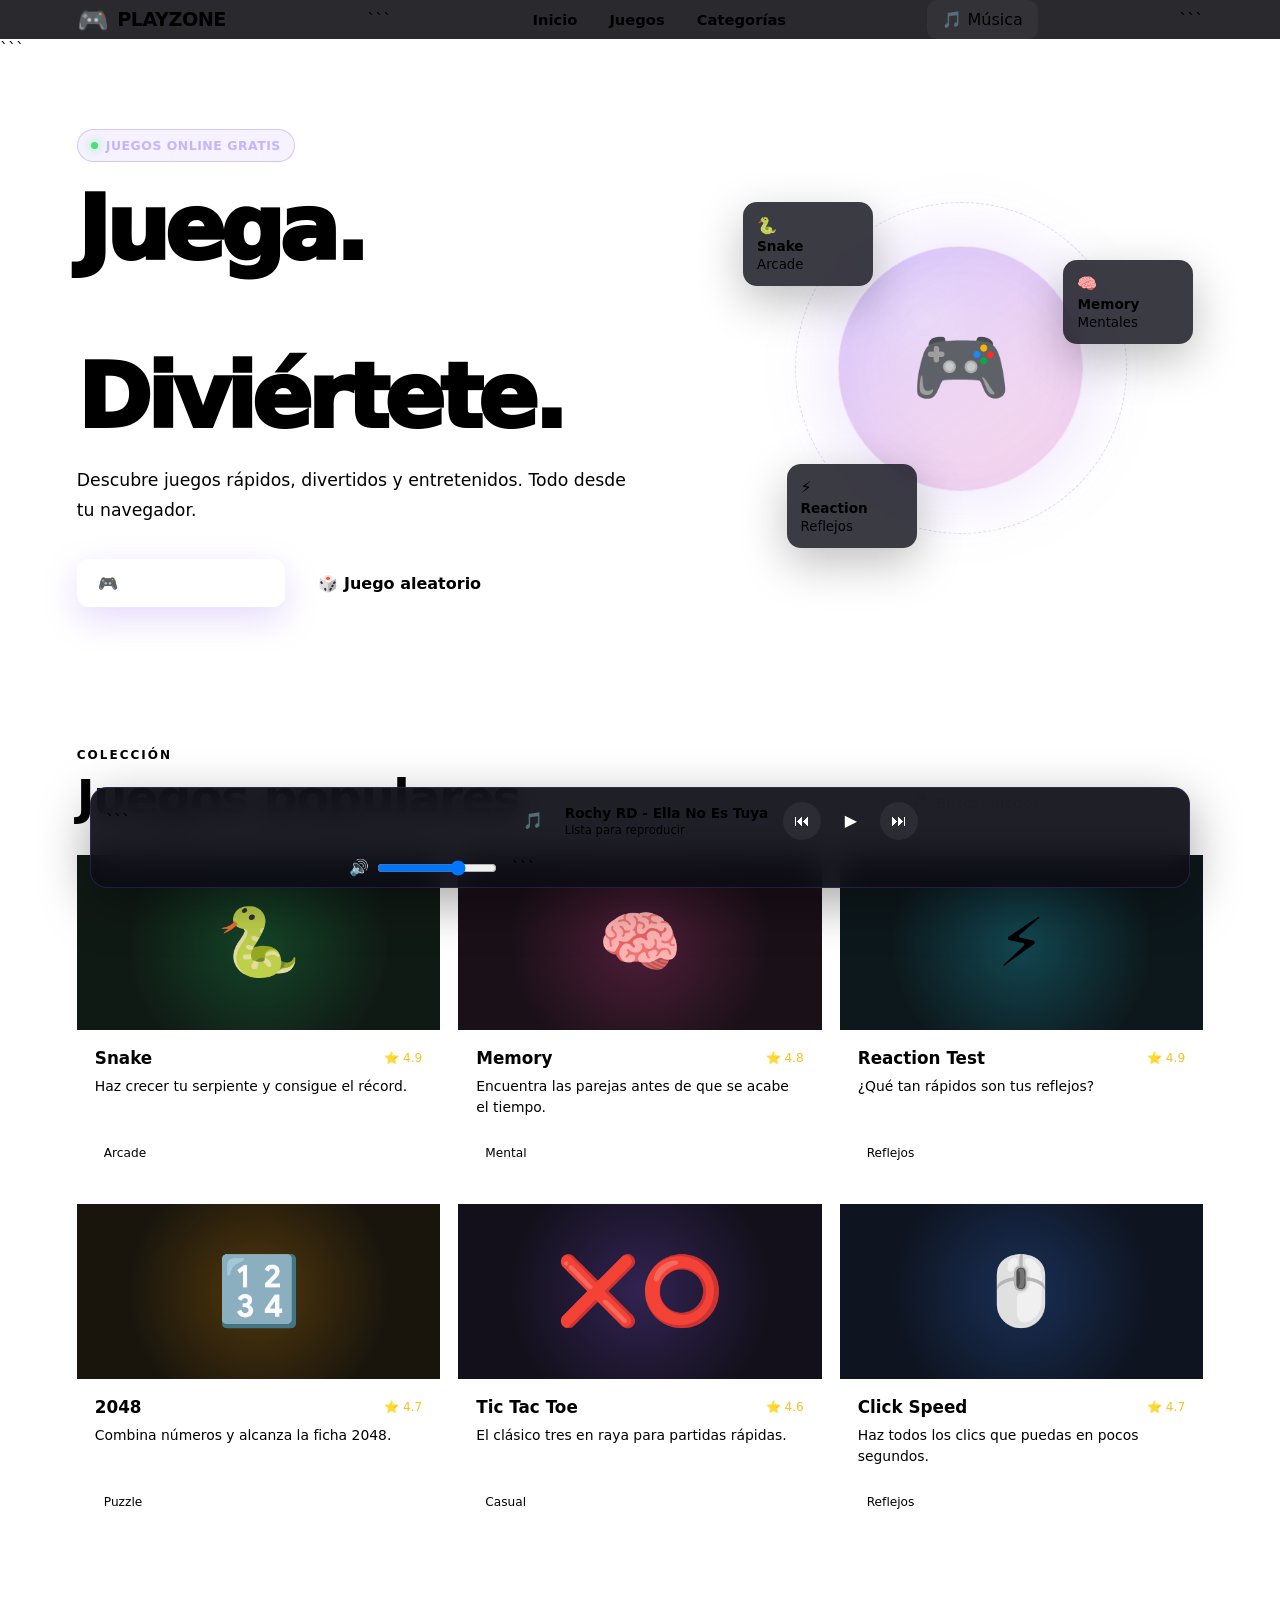
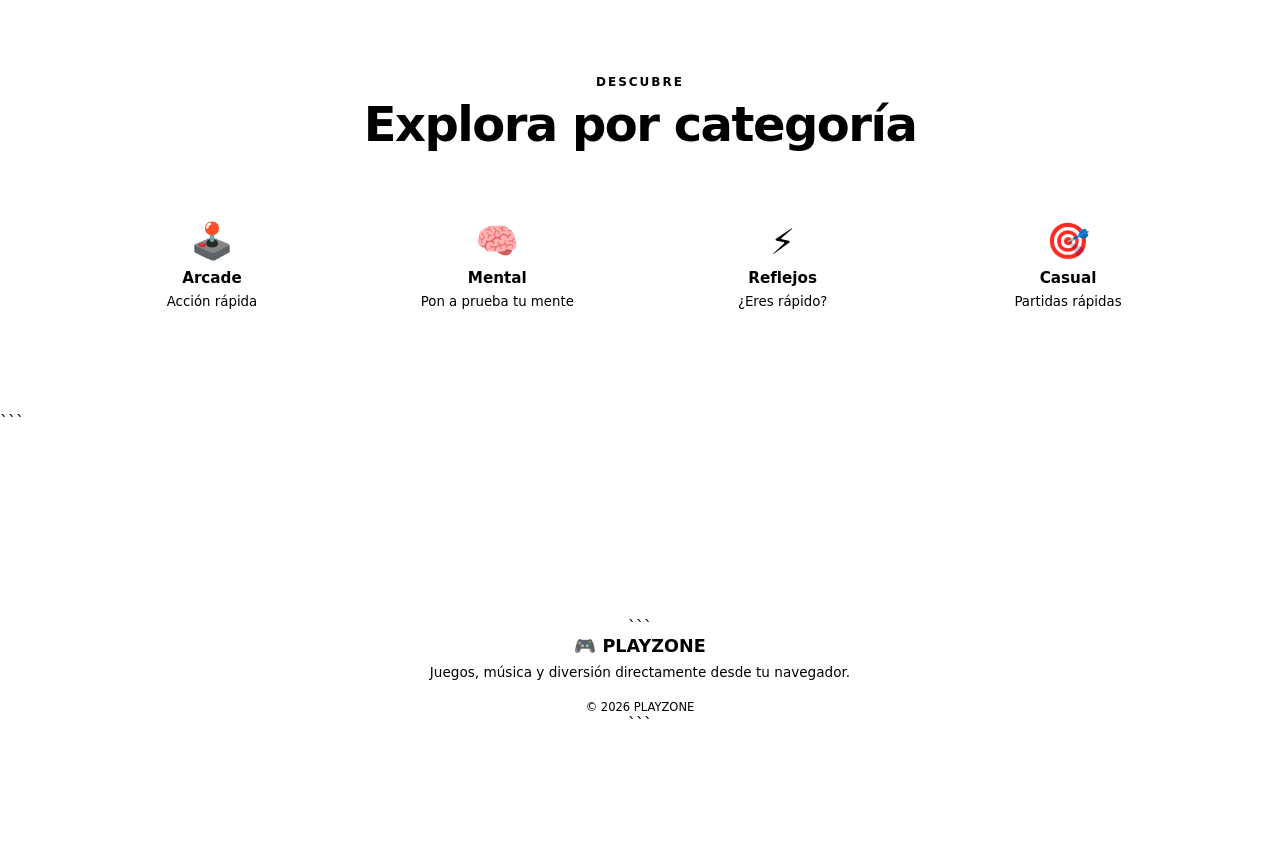
==== commit d6854206: "Update index.html" ====
--- a/index.html
+++ b/index.html
@@ -550,58 +550,6 @@
 
   </aside>
 
-  <!-- GAME MODAL -->
-
-  <div
-    id="gameModal"
-    class="modal"
-    aria-hidden="true"
-  >
-
-```
-<div class="modal-content">
-
-  <button
-    id="closeModal"
-    class="close-modal"
-    type="button"
-    aria-label="Cerrar"
-  >
-    ×
-  </button>
-
-
-  <div
-    id="modalIcon"
-    class="modal-icon"
-  >
-    🎮
-  </div>
-
-
-  <h2 id="modalTitle">
-    Juego
-  </h2>
-
-
-  <p id="modalMessage">
-    Este juego estará disponible próximamente.
-  </p>
-
-
-  <button
-    id="modalAction"
-    class="primary-button modal-action"
-    type="button"
-  >
-    Entendido
-  </button>
-
-</div>
-```
-
-  </div>
-
   <!-- FOOTER -->
 
   <footer>
@@ -626,8 +574,3 @@
 
 </body>
 </html>
-```
-
-**Ahora haz solamente esto:** reemplaza todo tu `index.html` por este código → **Commit changes** → espera a que publique → `Ctrl + Shift + R` → prueba **Snake**.
-
-Si Snake abre, ya tenemos resuelto el problema de los botones. Después nos ocupamos del **juego aleatorio y la música** sin volver a romper los juegos.
